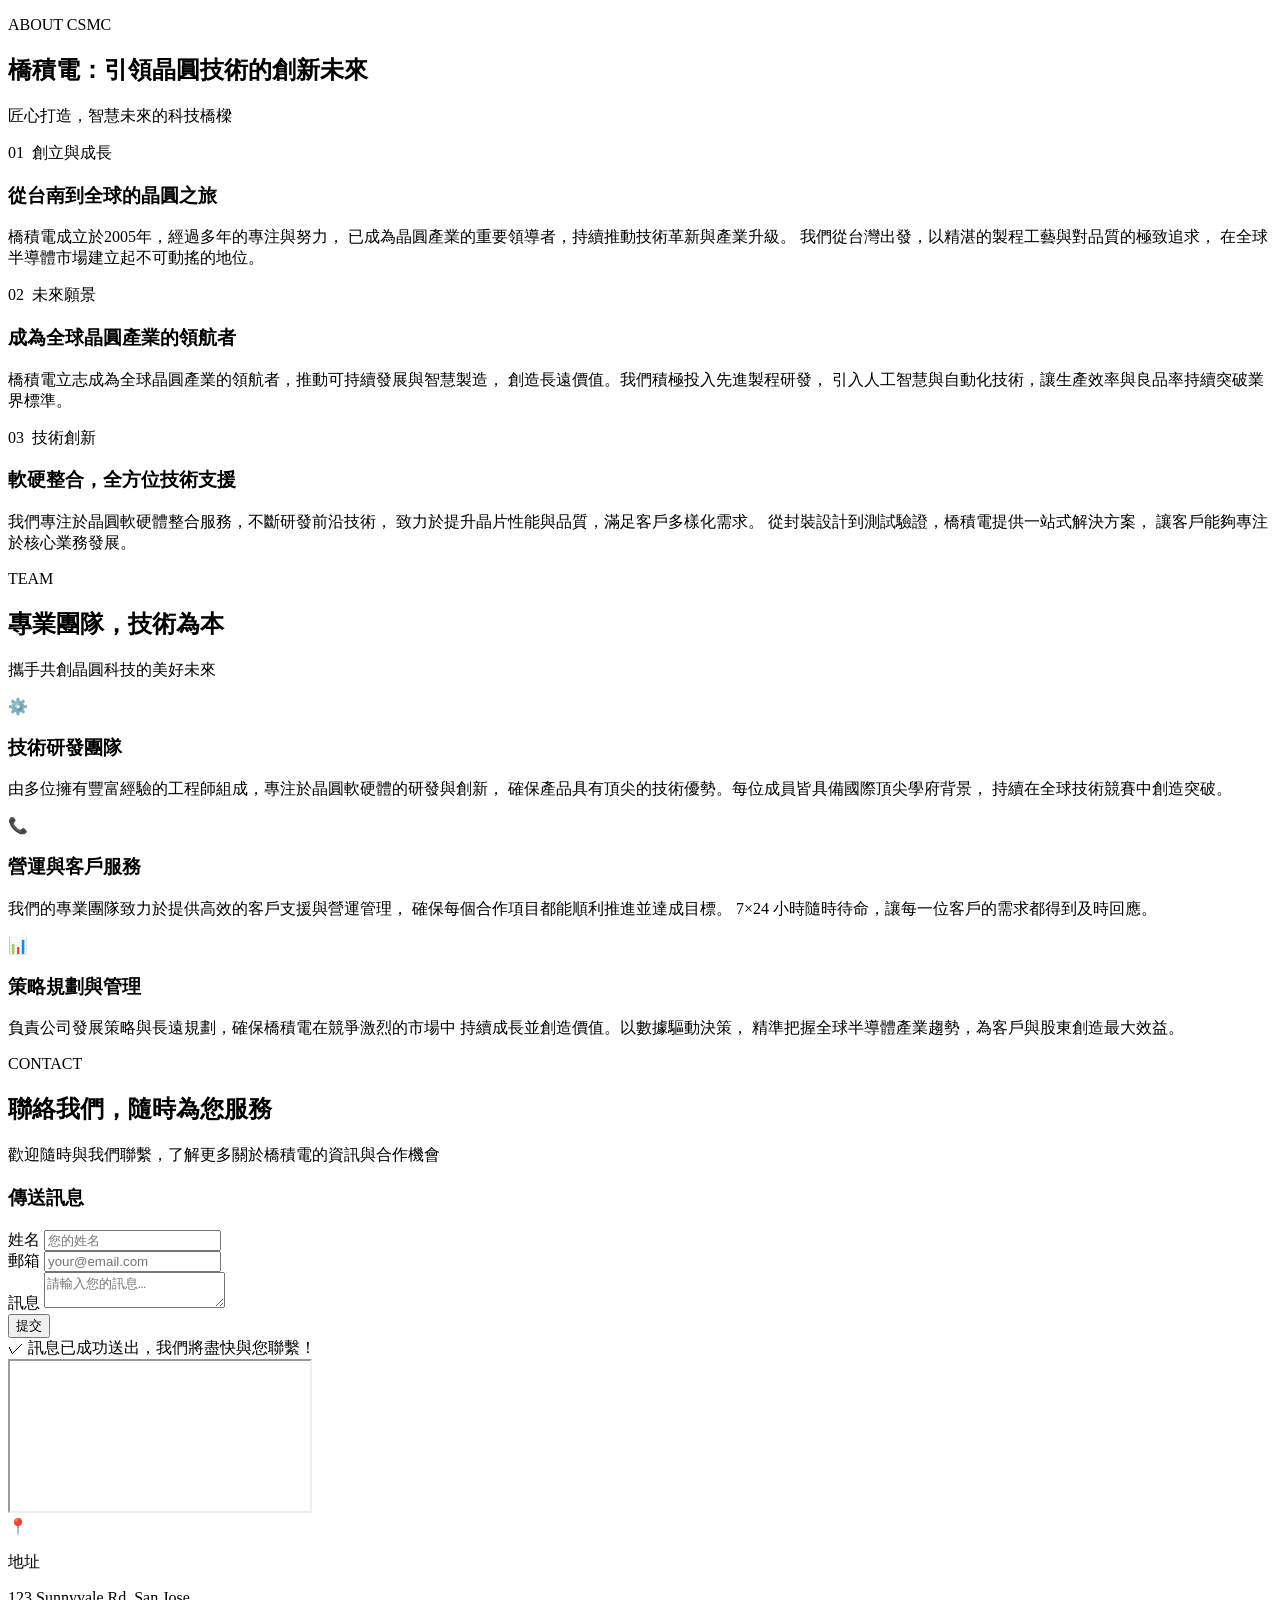
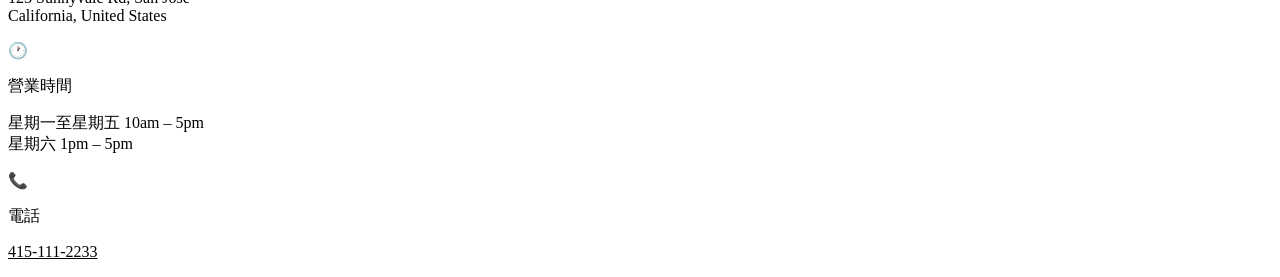
==== about.html @ 114af1bb "Add files via upload" ====
<!DOCTYPE html>
<html lang="zh-TW">
<head>
  <meta charset="UTF-8">
  <meta name="viewport" content="width=device-width, initial-scale=1.0">
  <title>關於我們 — 橋積電</title>
  <meta name="description" content="了解橋積電的創立歷程、發展願景與核心技術能力。">
  <link rel="stylesheet" href="css/style.css">
</head>
<body>

  <!-- HERO -->
  <section class="hero">
    <div class="hero-grid"></div>
    <div class="hero-content">
      <p class="hero-eyebrow">ABOUT CSMC</p>
      <h1>橋積電：引領晶圓技術的<span class="accent-word">創新未來</span></h1>
      <p>匠心打造，智慧未來的科技橋樑</p>
    </div>
  </section>

  <!-- FEATURE ROWS — About sections -->
  <section class="section">
    <div class="container">
      <div class="feature-rows">

        <!-- 創立與成長 -->
        <div class="feature-row">
          <div class="feature-img">
            <div class="feature-img-inner wafer-1"></div>
          </div>
          <div class="feature-body">
            <p class="feature-tag">01 &nbsp;創立與成長</p>
            <h3>從台南到全球的晶圓之旅</h3>
            <p>
              橋積電成立於2005年，經過多年的專注與努力，
              已成為晶圓產業的重要領導者，持續推動技術革新與產業升級。
              我們從台灣出發，以精湛的製程工藝與對品質的極致追求，
              在全球半導體市場建立起不可動搖的地位。
            </p>
          </div>
        </div>

        <!-- 未來願景 -->
        <div class="feature-row">
          <div class="feature-body">
            <p class="feature-tag">02 &nbsp;未來願景</p>
            <h3>成為全球晶圓產業的領航者</h3>
            <p>
              橋積電立志成為全球晶圓產業的領航者，推動可持續發展與智慧製造，
              創造長遠價值。我們積極投入先進製程研發，
              引入人工智慧與自動化技術，讓生產效率與良品率持續突破業界標準。
            </p>
          </div>
          <div class="feature-img">
            <div class="feature-img-inner wafer-2"></div>
          </div>
        </div>

        <!-- 技術創新 -->
        <div class="feature-row">
          <div class="feature-img">
            <div class="feature-img-inner wafer-3"></div>
          </div>
          <div class="feature-body">
            <p class="feature-tag">03 &nbsp;技術創新</p>
            <h3>軟硬整合，全方位技術支援</h3>
            <p>
              我們專注於晶圓軟硬體整合服務，不斷研發前沿技術，
              致力於提升晶片性能與品質，滿足客戶多樣化需求。
              從封裝設計到測試驗證，橋積電提供一站式解決方案，
              讓客戶能夠專注於核心業務發展。
            </p>
          </div>
        </div>

      </div>
    </div>
  </section>

  <!-- TEAM -->
  <section class="section section-alt">
    <div class="container">
      <div class="section-header">
        <p class="section-label">TEAM</p>
        <h2>專業團隊，技術為本</h2>
        <p>攜手共創晶圓科技的美好未來</p>
      </div>
      <div class="team-grid">
        <div class="team-card">
          <div class="team-icon">⚙️</div>
          <h3>技術研發團隊</h3>
          <p>
            由多位擁有豐富經驗的工程師組成，專注於晶圓軟硬體的研發與創新，
            確保產品具有頂尖的技術優勢。每位成員皆具備國際頂尖學府背景，
            持續在全球技術競賽中創造突破。
          </p>
        </div>
        <div class="team-card">
          <div class="team-icon">📞</div>
          <h3>營運與客戶服務</h3>
          <p>
            我們的專業團隊致力於提供高效的客戶支援與營運管理，
            確保每個合作項目都能順利推進並達成目標。
            7×24 小時隨時待命，讓每一位客戶的需求都得到及時回應。
          </p>
        </div>
        <div class="team-card">
          <div class="team-icon">📊</div>
          <h3>策略規劃與管理</h3>
          <p>
            負責公司發展策略與長遠規劃，確保橋積電在競爭激烈的市場中
            持續成長並創造價值。以數據驅動決策，
            精準把握全球半導體產業趨勢，為客戶與股東創造最大效益。
          </p>
        </div>
      </div>
    </div>
  </section>

  <!-- CONTACT -->
  <section class="section">
    <div class="container">
      <div class="section-header">
        <p class="section-label">CONTACT</p>
        <h2>聯絡我們，隨時為您服務</h2>
        <p>歡迎隨時與我們聯繫，了解更多關於橋積電的資訊與合作機會</p>
      </div>
      <div class="contact-grid">
        <div class="contact-form-col">
          <h3>傳送訊息</h3>
          <form class="contact-form">
            <div class="form-group">
              <label>姓名</label>
              <input type="text" placeholder="您的姓名" required>
            </div>
            <div class="form-group">
              <label>郵箱</label>
              <input type="email" placeholder="your@email.com" required>
            </div>
            <div class="form-group">
              <label>訊息</label>
              <textarea placeholder="請輸入您的訊息…" required></textarea>
            </div>
            <button type="submit" class="btn btn-primary btn-full">提交</button>
            <div class="form-toast">✓ 訊息已成功送出，我們將盡快與您聯繫！</div>
          </form>
        </div>
        <div class="contact-map-col">
          <iframe
            src="https://www.google.com/maps/embed?pb=!1m18!1m12!1m3!1d3170.856697!2d-122.0!3d37.33!2m3!1f0!2f0!3f0!3m2!1i1024!2i768!4f13.1!3m3!1m2!1s0x808fb4571bd4d88b%3A0x21b8c7c99db3b59a!2s123%20Sunnyvale%20Rd%2C%20San%20Jose%2C%20CA!5e0!3m2!1szh-TW!2stw!4v1234567890"
            loading="lazy" referrerpolicy="no-referrer-when-downgrade"
            title="橋積電公司位置">
          </iframe>
        </div>
        <div class="contact-info-col">
          <div class="contact-info-item">
            <div class="contact-info-icon">📍</div>
            <div>
              <p class="contact-info-label">地址</p>
              <p class="contact-info-value">123 Sunnyvale Rd, San Jose<br>California, United States</p>
            </div>
          </div>
          <div class="contact-info-item">
            <div class="contact-info-icon">🕐</div>
            <div>
              <p class="contact-info-label">營業時間</p>
              <p class="contact-info-value">
                星期一至星期五 10am – 5pm<br>
                星期六 1pm – 5pm
              </p>
            </div>
          </div>
          <div class="contact-info-item">
            <div class="contact-info-icon">📞</div>
            <div>
              <p class="contact-info-label">電話</p>
              <p class="contact-info-value"><a href="tel:4151112233" style="color:inherit">415-111-2233</a></p>
            </div>
          </div>
        </div>
      </div>
    </div>
  </section>

  <script src="js/components.js"></script>
  <script src="js/main.js"></script>
</body>
</html>
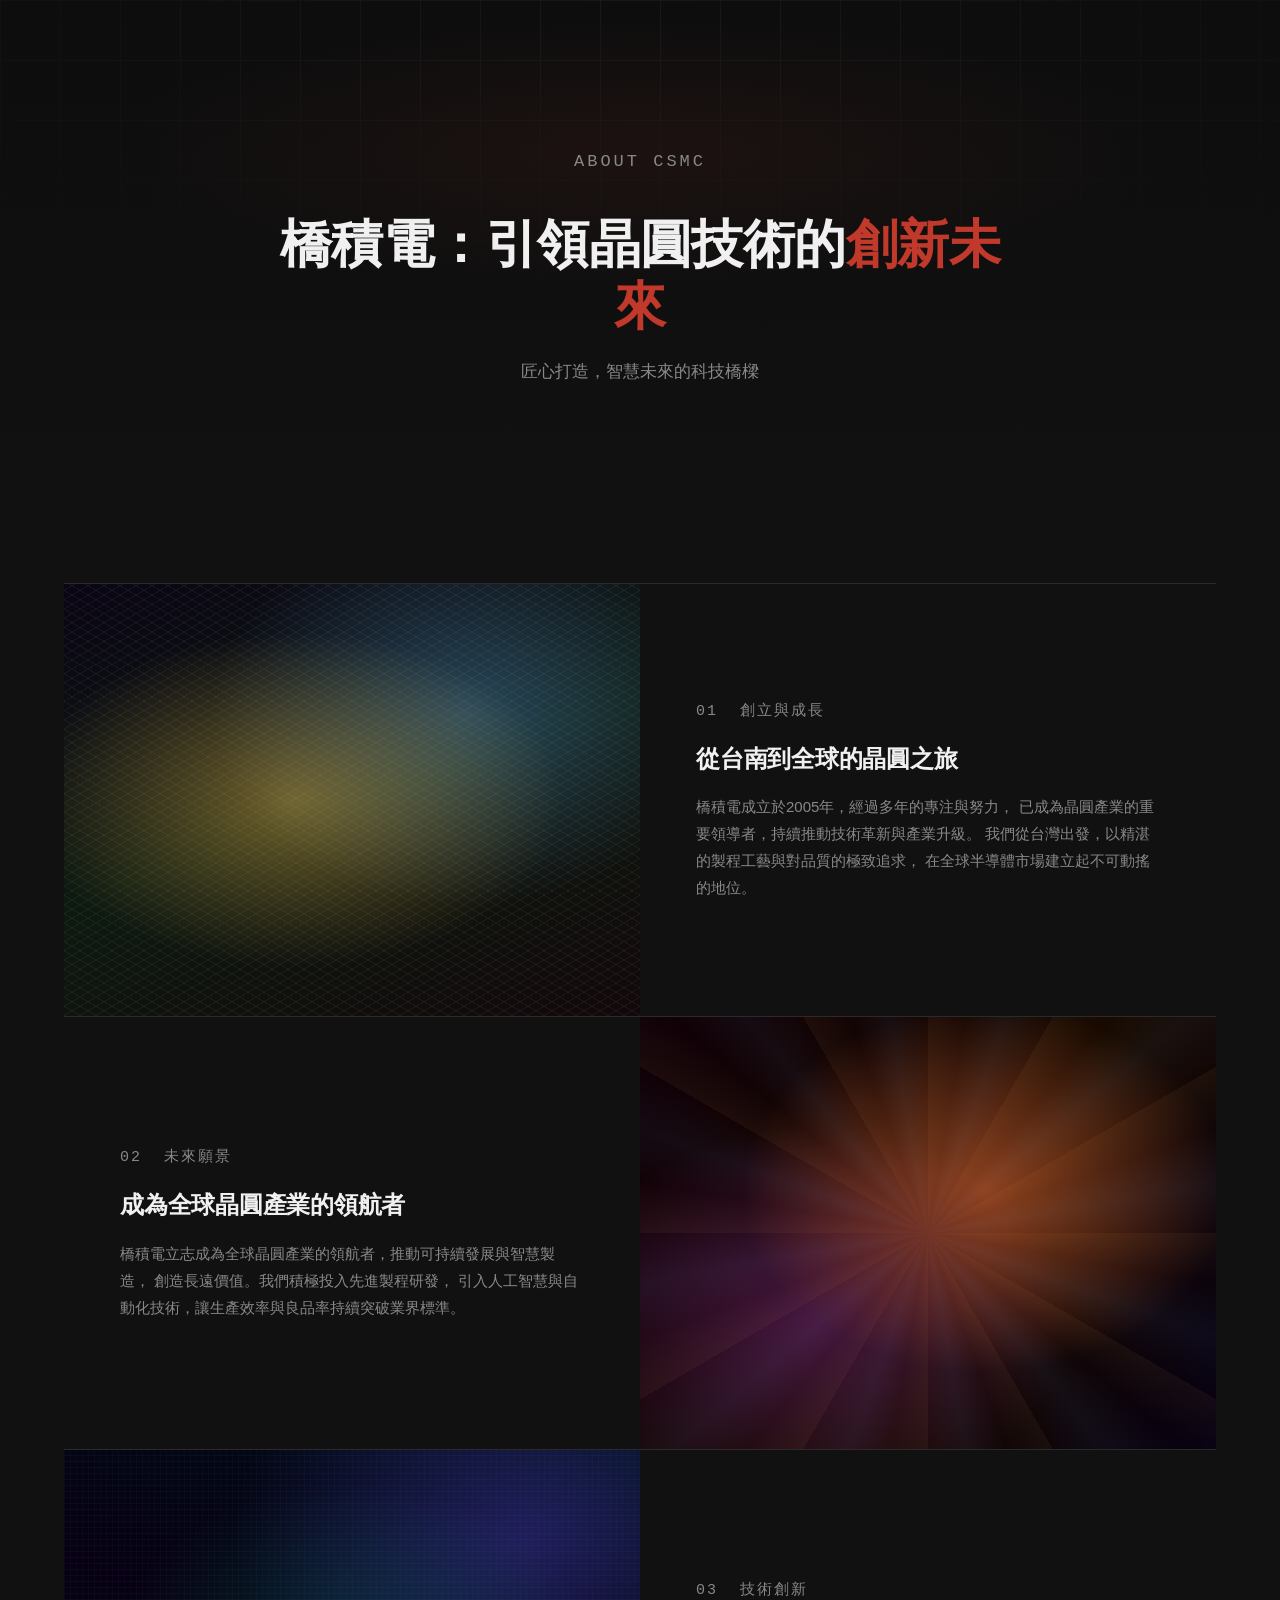
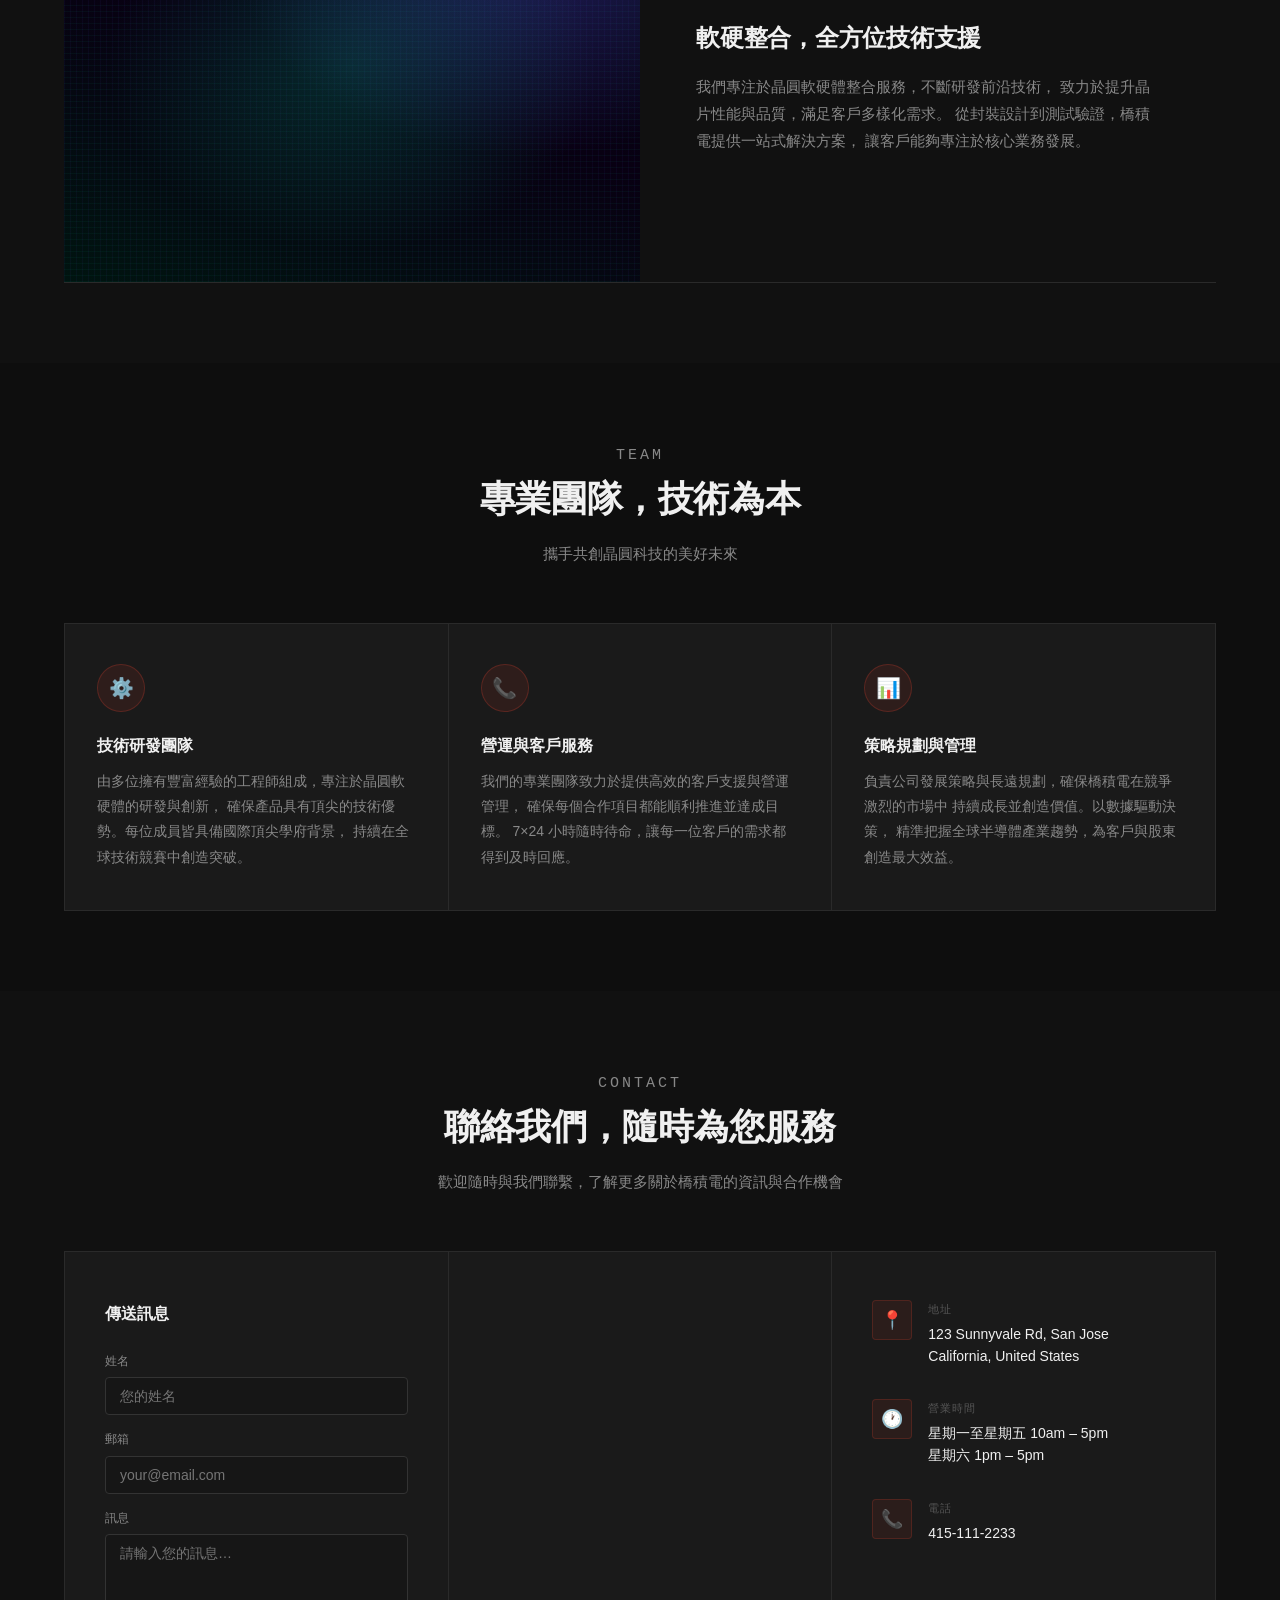
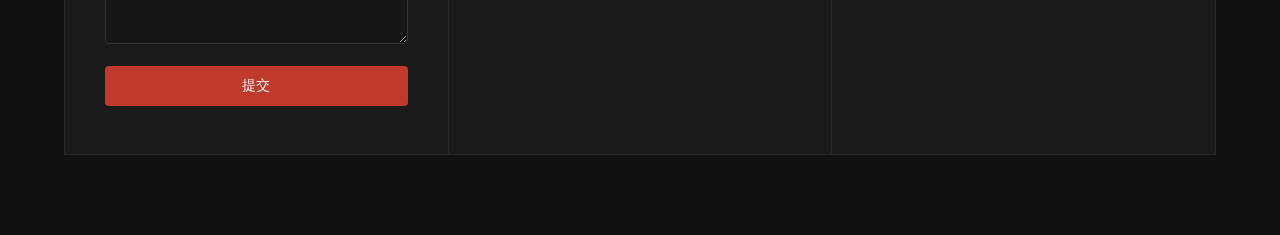
==== commit 38bc7719: "Update about.html" ====
--- a/about.html
+++ b/about.html
@@ -5,7 +5,7 @@
   <meta name="viewport" content="width=device-width, initial-scale=1.0">
   <title>關於我們 — 橋積電</title>
   <meta name="description" content="了解橋積電的創立歷程、發展願景與核心技術能力。">
-  <link rel="stylesheet" href="css/style.css">
+  <link rel="stylesheet" href="style.css">
 </head>
 <body>
 
--- a/style.css
+++ b/style.css
@@ -0,0 +1,546 @@
+/* =========================================
+   橋積電 CSMC — Global Styles
+   ========================================= */
+
+@import url('https://fonts.googleapis.com/css2?family=Noto+Sans+TC:wght@300;400;500;700&family=Share+Tech+Mono&display=swap');
+
+/* --- Variables --- */
+:root {
+  --bg:         #111111;
+  --bg-nav:     #0a0a0a;
+  --bg-card:    #1a1a1a;
+  --bg-card-2:  #202020;
+  --text:       #f0f0f0;
+  --text-muted: #888888;
+  --text-dim:   #555555;
+  --accent:     #c0392b;
+  --accent-hov: #e74c3c;
+  --gold:       #d4a843;
+  --border:     #2a2a2a;
+  --border-2:   #333333;
+  --input-bg:   #161616;
+  --nav-h:      68px;
+  --radius:     4px;
+  --trans:      0.25s ease;
+}
+
+/* --- Reset --- */
+*, *::before, *::after { box-sizing: border-box; margin: 0; padding: 0; }
+html { scroll-behavior: smooth; }
+body {
+  font-family: 'Noto Sans TC', sans-serif;
+  background: var(--bg);
+  color: var(--text);
+  line-height: 1.7;
+  font-size: 15px;
+}
+img { max-width: 100%; display: block; }
+a { color: inherit; text-decoration: none; }
+ul { list-style: none; }
+input, textarea, button { font-family: inherit; }
+
+/* =========================================
+   NAVIGATION
+   ========================================= */
+.navbar {
+  position: fixed; top: 0; left: 0; right: 0; z-index: 1000;
+  background: var(--bg-nav);
+  border-bottom: 1px solid var(--border);
+  height: var(--nav-h);
+  display: flex; align-items: center;
+}
+.nav-inner {
+  max-width: 1200px; margin: 0 auto; padding: 0 24px;
+  width: 100%; display: flex; align-items: center; justify-content: space-between;
+}
+.nav-brand {
+  display: flex; align-items: center; gap: 10px;
+  font-size: 18px; font-weight: 700; letter-spacing: 0.02em;
+}
+.logo-icon {
+  width: 42px; height: 42px;
+  background: var(--accent);
+  border-radius: 3px;
+  display: grid; place-items: center;
+  font-family: 'Share Tech Mono', monospace;
+  font-size: 10px; font-weight: 700;
+  color: #fff; letter-spacing: 0.5px;
+  position: relative; overflow: hidden;
+}
+.logo-icon::before {
+  content: '';
+  position: absolute; inset: 0;
+  background: repeating-linear-gradient(
+    90deg, transparent 0, transparent 3px, rgba(0,0,0,0.25) 3px, rgba(0,0,0,0.25) 4px
+  );
+}
+.nav-links {
+  display: flex; align-items: center; gap: 4px;
+}
+.nav-links a {
+  padding: 6px 12px; border-radius: var(--radius);
+  font-size: 14px; color: var(--text-muted);
+  transition: color var(--trans), background var(--trans);
+}
+.nav-links a:hover,
+.nav-links a.active { color: var(--text); background: rgba(255,255,255,0.05); }
+.nav-links .nav-cart {
+  display: flex; align-items: center; gap: 5px;
+  cursor: pointer; position: relative;
+}
+.cart-badge {
+  background: var(--accent); color: #fff;
+  border-radius: 50%; width: 18px; height: 18px;
+  font-size: 10px; display: grid; place-items: center;
+}
+.btn-hire {
+  margin-left: 8px;
+  padding: 7px 18px !important;
+  background: var(--bg-card-2) !important;
+  border: 1px solid var(--border-2) !important;
+  border-radius: var(--radius) !important;
+  color: var(--text) !important;
+  transition: background var(--trans), border-color var(--trans) !important;
+}
+.btn-hire:hover {
+  background: var(--border-2) !important;
+  border-color: var(--text-muted) !important;
+}
+.hamburger {
+  display: none; flex-direction: column; gap: 5px; cursor: pointer; padding: 6px;
+}
+.hamburger span {
+  display: block; width: 24px; height: 2px; background: var(--text);
+  transition: transform var(--trans), opacity var(--trans);
+}
+
+/* =========================================
+   HERO SECTIONS
+   ========================================= */
+.hero {
+  padding-top: calc(var(--nav-h) + 80px);
+  padding-bottom: 80px;
+  text-align: center;
+  background: linear-gradient(180deg, #0d0d0d 0%, var(--bg) 100%);
+  position: relative; overflow: hidden;
+}
+.hero::before {
+  content: '';
+  position: absolute; inset: 0;
+  background:
+    radial-gradient(ellipse 60% 40% at 50% 30%, rgba(192,57,43,0.08) 0%, transparent 70%);
+  pointer-events: none;
+}
+.hero-grid {
+  display: grid;
+  background-image:
+    linear-gradient(var(--border) 1px, transparent 1px),
+    linear-gradient(90deg, var(--border) 1px, transparent 1px);
+  background-size: 60px 60px;
+  position: absolute; inset: 0; opacity: 0.4;
+  mask-image: radial-gradient(ellipse 80% 60% at 50% 0%, black, transparent);
+}
+.hero-content { position: relative; z-index: 1; max-width: 780px; margin: 0 auto; padding: 0 24px; }
+.hero-eyebrow {
+  font-family: 'Share Tech Mono', monospace;
+  font-size: 11px; letter-spacing: 3px; color: var(--accent);
+  text-transform: uppercase; margin-bottom: 20px;
+}
+.hero h1 {
+  font-size: clamp(28px, 5vw, 52px);
+  font-weight: 700; line-height: 1.2;
+  letter-spacing: -0.01em; margin-bottom: 20px;
+}
+.hero h1 .accent-word { color: var(--accent); }
+.hero p {
+  font-size: 17px; color: var(--text-muted); max-width: 540px; margin: 0 auto 36px;
+}
+.hero-cta { display: flex; gap: 12px; justify-content: center; flex-wrap: wrap; }
+
+/* =========================================
+   BUTTONS
+   ========================================= */
+.btn {
+  display: inline-flex; align-items: center; gap: 6px;
+  padding: 11px 24px; border-radius: var(--radius);
+  font-size: 14px; font-weight: 500;
+  cursor: pointer; border: none;
+  transition: background var(--trans), transform var(--trans);
+}
+.btn:active { transform: scale(0.97); }
+.btn-primary {
+  background: var(--accent); color: #fff;
+}
+.btn-primary:hover { background: var(--accent-hov); }
+.btn-secondary {
+  background: var(--bg-card); color: var(--text);
+  border: 1px solid var(--border-2);
+}
+.btn-secondary:hover { background: var(--bg-card-2); border-color: var(--text-muted); }
+.btn-full { width: 100%; justify-content: center; }
+
+/* =========================================
+   SECTIONS
+   ========================================= */
+.section {
+  padding: 80px 0;
+}
+.section-alt { background: #0e0e0e; }
+.container { max-width: 1200px; margin: 0 auto; padding: 0 24px; }
+.section-header { text-align: center; margin-bottom: 56px; }
+.section-label {
+  font-family: 'Share Tech Mono', monospace;
+  font-size: 10px; letter-spacing: 3px;
+  color: var(--accent); text-transform: uppercase;
+  margin-bottom: 12px;
+}
+.section-header h2 {
+  font-size: clamp(22px, 3.5vw, 36px);
+  font-weight: 700; letter-spacing: -0.01em; margin-bottom: 12px;
+}
+.section-header p {
+  color: var(--text-muted); font-size: 15px; max-width: 520px; margin: 0 auto;
+}
+
+/* =========================================
+   ABOUT PAGE — feature rows
+   ========================================= */
+.feature-rows { display: flex; flex-direction: column; gap: 0; }
+.feature-row {
+  display: grid; grid-template-columns: 1fr 1fr;
+  gap: 0; align-items: stretch;
+  border-bottom: 1px solid var(--border);
+}
+.feature-row:first-child { border-top: 1px solid var(--border); }
+.feature-img {
+  aspect-ratio: 4/3; overflow: hidden; position: relative;
+}
+.feature-img-inner {
+  width: 100%; height: 100%;
+  background-size: cover; background-position: center;
+  transition: transform 0.5s ease;
+}
+.feature-row:hover .feature-img-inner { transform: scale(1.03); }
+/* Chip wafer CSS art */
+.wafer-1 {
+  background:
+    radial-gradient(ellipse at 40% 50%, rgba(255,200,80,0.4) 0%, transparent 55%),
+    radial-gradient(ellipse at 70% 30%, rgba(100,180,255,0.3) 0%, transparent 45%),
+    repeating-linear-gradient(30deg, rgba(255,150,100,0.07) 0, rgba(255,150,100,0.07) 1px, transparent 1px, transparent 8px),
+    repeating-linear-gradient(-30deg, rgba(100,200,255,0.07) 0, rgba(100,200,255,0.07) 1px, transparent 1px, transparent 8px),
+    linear-gradient(160deg, #0a0514 0%, #0d1a10 50%, #12080a 100%);
+}
+.wafer-2 {
+  background:
+    radial-gradient(ellipse at 60% 40%, rgba(255,120,60,0.5) 0%, transparent 50%),
+    radial-gradient(ellipse at 30% 70%, rgba(180,60,200,0.3) 0%, transparent 45%),
+    repeating-conic-gradient(rgba(255,200,100,0.05) 0deg, transparent 10deg, rgba(100,180,255,0.05) 20deg, transparent 30deg),
+    linear-gradient(120deg, #100008 0%, #180a00 60%, #060012 100%);
+}
+.wafer-3 {
+  background:
+    radial-gradient(ellipse at 50% 50%, rgba(0,200,150,0.2) 0%, transparent 60%),
+    radial-gradient(ellipse at 80% 20%, rgba(100,80,255,0.3) 0%, transparent 45%),
+    repeating-linear-gradient(0deg, rgba(0,200,150,0.05) 0, rgba(0,200,150,0.05) 1px, transparent 1px, transparent 6px),
+    repeating-linear-gradient(90deg, rgba(100,80,255,0.05) 0, rgba(100,80,255,0.05) 1px, transparent 1px, transparent 6px),
+    linear-gradient(200deg, #000d14 0%, #080012 50%, #001410 100%);
+}
+.wafer-4 {
+  background:
+    radial-gradient(circle at 35% 55%, rgba(255,220,50,0.35) 0%, transparent 50%),
+    radial-gradient(circle at 70% 35%, rgba(255,80,180,0.25) 0%, transparent 45%),
+    repeating-linear-gradient(45deg, rgba(255,220,50,0.06) 0, rgba(255,220,50,0.06) 1px, transparent 1px, transparent 10px),
+    linear-gradient(135deg, #100a00 0%, #0e000d 100%);
+}
+.wafer-5 {
+  background:
+    radial-gradient(ellipse at 45% 45%, rgba(60,140,255,0.4) 0%, transparent 55%),
+    radial-gradient(ellipse at 75% 65%, rgba(255,60,100,0.25) 0%, transparent 40%),
+    repeating-linear-gradient(60deg, rgba(60,140,255,0.06) 0, rgba(60,140,255,0.06) 1px, transparent 1px, transparent 7px),
+    linear-gradient(160deg, #000814 0%, #0a0010 100%);
+}
+.wafer-6 {
+  background:
+    radial-gradient(circle at 50% 50%, rgba(0,220,180,0.3) 0%, transparent 60%),
+    radial-gradient(circle at 20% 30%, rgba(255,160,0,0.2) 0%, transparent 40%),
+    linear-gradient(90deg, #001210 0%, #000c20 50%, #100005 100%);
+}
+.feature-body {
+  padding: 48px 56px; display: flex; flex-direction: column; justify-content: center;
+}
+.feature-tag {
+  font-family: 'Share Tech Mono', monospace;
+  font-size: 10px; letter-spacing: 2px; color: var(--accent);
+  text-transform: uppercase; margin-bottom: 14px;
+}
+.feature-body h3 { font-size: 24px; font-weight: 700; margin-bottom: 14px; letter-spacing: -0.01em; }
+.feature-body p { color: var(--text-muted); font-size: 15px; line-height: 1.8; }
+
+/* =========================================
+   TEAM CARDS
+   ========================================= */
+.team-grid { display: grid; grid-template-columns: repeat(3, 1fr); gap: 1px; background: var(--border); border: 1px solid var(--border); }
+.team-card {
+  background: var(--bg-card); padding: 40px 32px;
+  transition: background var(--trans);
+}
+.team-card:hover { background: var(--bg-card-2); }
+.team-icon {
+  width: 48px; height: 48px; border-radius: 50%;
+  background: rgba(192,57,43,0.12); border: 1px solid rgba(192,57,43,0.3);
+  display: grid; place-items: center; font-size: 20px; margin-bottom: 20px;
+}
+.team-card h3 { font-size: 16px; font-weight: 700; margin-bottom: 10px; }
+.team-card p { color: var(--text-muted); font-size: 14px; line-height: 1.8; }
+
+/* =========================================
+   SERVICES PAGE — Product cards
+   ========================================= */
+.products-list { display: flex; flex-direction: column; gap: 1px; background: var(--border); border: 1px solid var(--border); }
+.product-card {
+  display: grid; grid-template-columns: 280px 1fr;
+  background: var(--bg-card); transition: background var(--trans);
+}
+.product-card:hover { background: var(--bg-card-2); }
+.product-img {
+  aspect-ratio: 4/3; position: relative; overflow: hidden;
+}
+.product-img-inner {
+  width: 100%; height: 100%;
+  transition: transform 0.5s ease;
+}
+.product-card:hover .product-img-inner { transform: scale(1.05); }
+.product-body { padding: 36px 40px; display: flex; flex-direction: column; justify-content: space-between; }
+.product-name { font-size: 20px; font-weight: 700; margin-bottom: 8px; }
+.product-price {
+  font-family: 'Share Tech Mono', monospace;
+  font-size: 26px; color: var(--gold); font-weight: 700;
+  margin-bottom: 12px; letter-spacing: -0.02em;
+}
+.product-desc { color: var(--text-muted); font-size: 14px; line-height: 1.8; margin-bottom: 24px; }
+.product-controls { display: flex; align-items: center; gap: 16px; flex-wrap: wrap; }
+.qty-control {
+  display: flex; align-items: center; gap: 0;
+  border: 1px solid var(--border-2); border-radius: var(--radius); overflow: hidden;
+}
+.qty-btn {
+  width: 36px; height: 36px; background: var(--bg-card-2);
+  border: none; color: var(--text); font-size: 18px;
+  cursor: pointer; transition: background var(--trans);
+}
+.qty-btn:hover { background: var(--border-2); }
+.qty-val {
+  width: 40px; text-align: center; font-size: 14px;
+  background: transparent; border: none; color: var(--text);
+}
+
+/* =========================================
+   CASES section
+   ========================================= */
+.cases-grid { display: grid; grid-template-columns: repeat(3,1fr); gap: 1px; background: var(--border); border: 1px solid var(--border); }
+.case-card {
+  background: var(--bg-card); overflow: hidden; transition: background var(--trans);
+}
+.case-card:hover { background: var(--bg-card-2); }
+.case-img { aspect-ratio: 16/10; overflow: hidden; }
+.case-img-inner { width: 100%; height: 100%; transition: transform 0.5s ease; }
+.case-card:hover .case-img-inner { transform: scale(1.04); }
+.case-body { padding: 24px; }
+.case-body h3 { font-size: 15px; font-weight: 700; margin-bottom: 8px; }
+.case-body p { font-size: 13px; color: var(--text-muted); line-height: 1.7; }
+
+/* =========================================
+   TESTIMONIALS
+   ========================================= */
+.testi-grid { display: grid; grid-template-columns: repeat(3,1fr); gap: 1px; background: var(--border); border: 1px solid var(--border); }
+.testi-card { background: var(--bg-card); padding: 32px 28px; }
+.testi-stars { color: var(--gold); font-size: 14px; margin-bottom: 14px; letter-spacing: 2px; }
+.testi-text { font-size: 14px; color: var(--text-muted); line-height: 1.8; margin-bottom: 20px; font-style: italic; }
+.testi-author { display: flex; align-items: center; gap: 12px; }
+.testi-avatar {
+  width: 38px; height: 38px; border-radius: 50%;
+  background: var(--bg-card-2); border: 1px solid var(--border-2);
+  display: grid; place-items: center; font-size: 16px;
+}
+.testi-name { font-size: 13px; font-weight: 700; }
+.testi-role { font-size: 12px; color: var(--text-dim); }
+
+/* =========================================
+   CONTACT section
+   ========================================= */
+.contact-grid { display: grid; grid-template-columns: 1fr 1fr 1fr; gap: 1px; background: var(--border); border: 1px solid var(--border); }
+.contact-form-col { background: var(--bg-card); padding: 48px 40px; }
+.contact-map-col { background: var(--bg-card); overflow: hidden; position: relative; min-height: 360px; }
+.contact-map-col iframe { width: 100%; height: 100%; border: 0; position: absolute; inset: 0; }
+.contact-info-col { background: var(--bg-card); padding: 48px 40px; display: flex; flex-direction: column; gap: 32px; }
+.contact-info-item { display: flex; gap: 16px; }
+.contact-info-icon {
+  width: 40px; height: 40px; min-width: 40px;
+  border-radius: var(--radius); background: rgba(192,57,43,0.1);
+  border: 1px solid rgba(192,57,43,0.25);
+  display: grid; place-items: center; font-size: 18px;
+}
+.contact-info-label { font-size: 11px; color: var(--text-dim); letter-spacing: 1px; text-transform: uppercase; margin-bottom: 4px; }
+.contact-info-value { font-size: 14px; color: var(--text); line-height: 1.6; }
+.contact-form-col h3 { font-size: 16px; font-weight: 700; margin-bottom: 24px; }
+.form-group { margin-bottom: 14px; }
+.form-group label { display: block; font-size: 12px; color: var(--text-muted); margin-bottom: 6px; }
+.form-group input,
+.form-group textarea {
+  width: 100%; background: var(--input-bg);
+  border: 1px solid var(--border-2); border-radius: var(--radius);
+  color: var(--text); padding: 10px 14px; font-size: 14px;
+  transition: border-color var(--trans);
+  outline: none; resize: vertical;
+}
+.form-group input:focus,
+.form-group textarea:focus { border-color: var(--accent); }
+.form-group textarea { min-height: 110px; }
+.form-toast {
+  display: none; margin-top: 12px; padding: 10px 14px;
+  background: rgba(39,174,96,0.15); border: 1px solid rgba(39,174,96,0.3);
+  border-radius: var(--radius); font-size: 13px; color: #27ae60;
+}
+.form-toast.show { display: block; }
+
+/* =========================================
+   HOMEPAGE HERO
+   ========================================= */
+.home-hero {
+  min-height: 100vh; display: flex; align-items: center; justify-content: center;
+  position: relative; overflow: hidden;
+  background: linear-gradient(180deg, #070707 0%, #111111 100%);
+  text-align: center;
+}
+.home-hero-bg {
+  position: absolute; inset: 0;
+  background:
+    radial-gradient(ellipse 80% 50% at 50% 60%, rgba(192,57,43,0.06) 0%, transparent 70%),
+    repeating-linear-gradient(0deg, rgba(255,255,255,0.015) 0, rgba(255,255,255,0.015) 1px, transparent 1px, transparent 60px),
+    repeating-linear-gradient(90deg, rgba(255,255,255,0.015) 0, rgba(255,255,255,0.015) 1px, transparent 1px, transparent 60px);
+}
+.home-hero-content { position: relative; z-index: 1; max-width: 800px; padding: 0 24px; }
+.home-chip-label {
+  display: inline-flex; align-items: center; gap: 8px;
+  padding: 6px 14px; margin-bottom: 36px;
+  border: 1px solid var(--border-2); border-radius: 100px;
+  font-family: 'Share Tech Mono', monospace; font-size: 11px;
+  color: var(--text-muted); letter-spacing: 2px;
+}
+.home-chip-dot { width: 6px; height: 6px; border-radius: 50%; background: var(--accent); animation: pulse 2s infinite; }
+@keyframes pulse { 0%,100%{opacity:1} 50%{opacity:0.4} }
+.home-hero h1 {
+  font-size: clamp(36px, 7vw, 72px);
+  font-weight: 700; line-height: 1.1; letter-spacing: -0.02em; margin-bottom: 24px;
+}
+.home-hero h1 em { color: var(--accent); font-style: normal; }
+.home-hero .sub {
+  font-size: 17px; color: var(--text-muted); margin-bottom: 44px; line-height: 1.7;
+}
+.home-stats {
+  display: flex; justify-content: center; gap: 0;
+  border-top: 1px solid var(--border); border-bottom: 1px solid var(--border);
+  margin-top: 64px;
+}
+.stat-item {
+  flex: 1; padding: 28px 0; border-right: 1px solid var(--border);
+  text-align: center; max-width: 200px;
+}
+.stat-item:last-child { border-right: none; }
+.stat-num {
+  font-family: 'Share Tech Mono', monospace;
+  font-size: 32px; font-weight: 700; color: var(--text); margin-bottom: 4px;
+}
+.stat-num span { color: var(--accent); }
+.stat-label { font-size: 12px; color: var(--text-dim); letter-spacing: 1px; }
+
+/* =========================================
+   RESOURCES PAGE
+   ========================================= */
+.resources-grid { display: grid; grid-template-columns: repeat(3,1fr); gap: 1px; background: var(--border); border: 1px solid var(--border); }
+.resource-card {
+  background: var(--bg-card); padding: 32px 28px;
+  cursor: pointer; transition: background var(--trans);
+}
+.resource-card:hover { background: var(--bg-card-2); }
+.resource-type {
+  font-family: 'Share Tech Mono', monospace; font-size: 10px;
+  letter-spacing: 2px; text-transform: uppercase; color: var(--accent);
+  margin-bottom: 14px;
+}
+.resource-card h3 { font-size: 16px; font-weight: 700; margin-bottom: 10px; line-height: 1.4; }
+.resource-card p { font-size: 13px; color: var(--text-muted); line-height: 1.7; margin-bottom: 20px; }
+.resource-meta { font-size: 12px; color: var(--text-dim); display: flex; gap: 12px; }
+
+/* =========================================
+   CART MODAL
+   ========================================= */
+.cart-overlay {
+  position: fixed; inset: 0; background: rgba(0,0,0,0.7);
+  z-index: 2000; display: none; align-items: flex-start; justify-content: flex-end;
+}
+.cart-overlay.open { display: flex; }
+.cart-panel {
+  background: var(--bg-card); width: 380px; height: 100vh;
+  padding: 28px; overflow-y: auto; display: flex; flex-direction: column; gap: 20px;
+}
+.cart-header { display: flex; justify-content: space-between; align-items: center; }
+.cart-header h3 { font-size: 18px; font-weight: 700; }
+.cart-close { cursor: pointer; font-size: 20px; color: var(--text-muted); background: none; border: none; color: var(--text); }
+.cart-items { flex: 1; display: flex; flex-direction: column; gap: 14px; }
+.cart-item { display: flex; gap: 14px; align-items: center; padding: 14px; background: var(--bg-card-2); border-radius: var(--radius); }
+.cart-item-name { flex: 1; font-size: 14px; font-weight: 500; }
+.cart-item-price { font-family: 'Share Tech Mono', monospace; font-size: 14px; color: var(--gold); }
+.cart-item-remove { cursor: pointer; color: var(--text-muted); font-size: 18px; background: none; border: none; color: var(--text-muted); }
+.cart-item-remove:hover { color: var(--accent); }
+.cart-empty { text-align: center; color: var(--text-muted); padding: 40px 0; font-size: 14px; }
+.cart-total { border-top: 1px solid var(--border); padding-top: 20px; display: flex; justify-content: space-between; align-items: center; }
+.cart-total-label { font-size: 14px; color: var(--text-muted); }
+.cart-total-val { font-family: 'Share Tech Mono', monospace; font-size: 22px; color: var(--gold); font-weight: 700; }
+
+/* =========================================
+   FOOTER
+   ========================================= */
+footer {
+  background: var(--bg-nav); border-top: 1px solid var(--border);
+  padding: 28px 24px; text-align: center;
+}
+footer p { font-size: 13px; color: var(--text-dim); }
+footer span { color: var(--text-muted); }
+
+/* =========================================
+   RESPONSIVE
+   ========================================= */
+@media (max-width: 900px) {
+  .nav-links { display: none; }
+  .nav-links.open {
+    display: flex; flex-direction: column; align-items: stretch;
+    position: absolute; top: var(--nav-h); left: 0; right: 0;
+    background: var(--bg-nav); border-bottom: 1px solid var(--border);
+    padding: 12px 16px;
+  }
+  .nav-links.open a { padding: 10px 14px; border-radius: var(--radius); }
+  .hamburger { display: flex; }
+
+  .feature-row { grid-template-columns: 1fr; }
+  .feature-row .feature-img { aspect-ratio: 16/9; }
+  .feature-body { padding: 32px 24px; }
+
+  .team-grid { grid-template-columns: 1fr; }
+  .product-card { grid-template-columns: 1fr; }
+  .product-img { aspect-ratio: 16/9; }
+  .product-body { padding: 24px; }
+  .cases-grid { grid-template-columns: 1fr; }
+  .testi-grid { grid-template-columns: 1fr; }
+  .contact-grid { grid-template-columns: 1fr; }
+  .contact-map-col { min-height: 260px; position: relative; }
+  .resources-grid { grid-template-columns: 1fr; }
+  .home-stats { flex-wrap: wrap; }
+  .stat-item { border-right: 1px solid var(--border); min-width: 50%; }
+}
+
+@media (max-width: 600px) {
+  .hero { padding-top: calc(var(--nav-h) + 48px); padding-bottom: 48px; }
+  .section { padding: 56px 0; }
+  .home-hero h1 { font-size: 32px; }
+}
